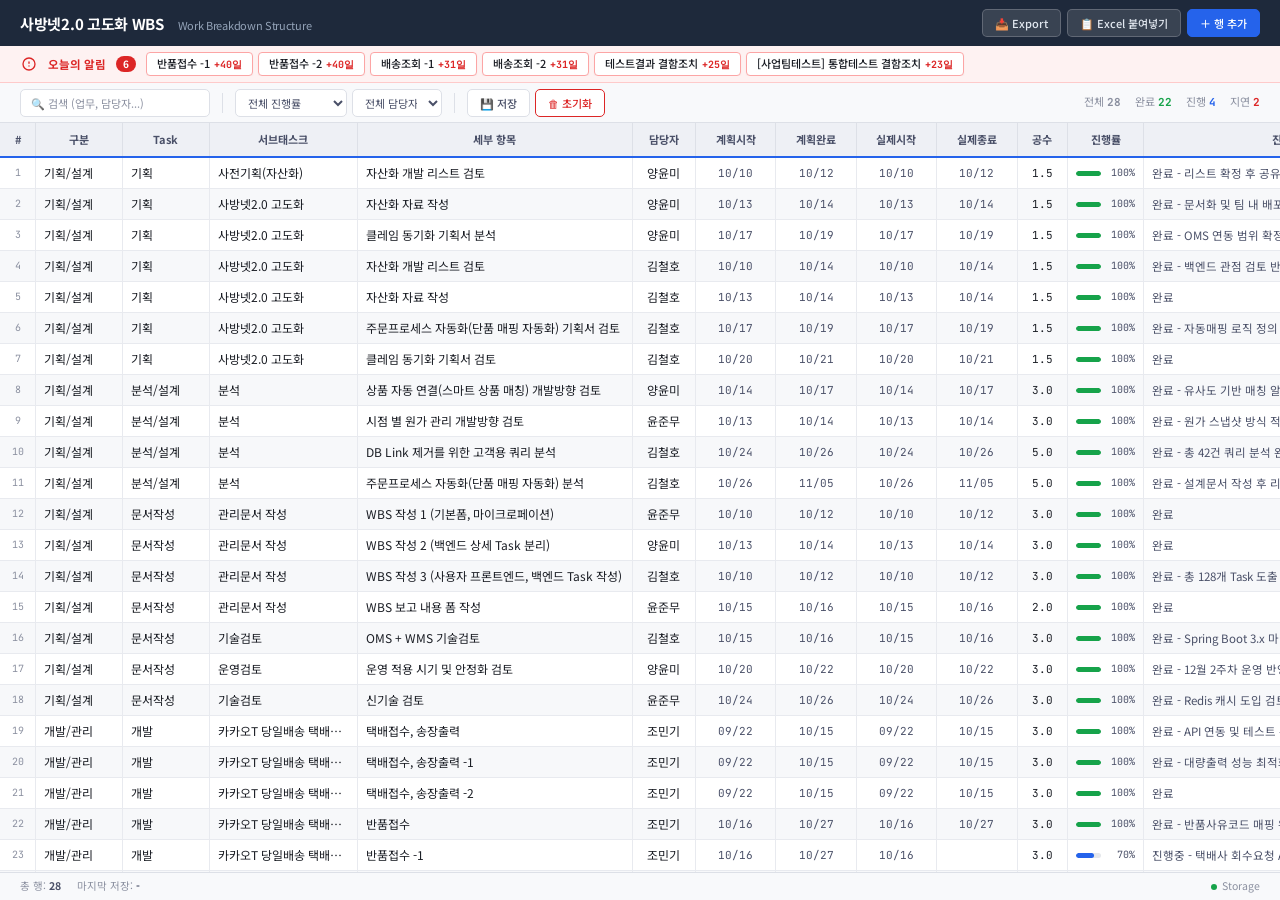
==== template/wbs-manage.html @ 2aa0de86 "WBS 관리 시스템 초기 구현 Python Flask + SQLite 기반 WBS(Work Breakdown Structure) 관리 웹 애플리케이션.  - Flask 앱 팩토리 " ====
<!DOCTYPE html>
<html lang="ko">
<head>
<meta charset="UTF-8">
<meta name="viewport" content="width=device-width, initial-scale=1.0">
<title>사방넷2.0 고도화 WBS</title>
<link href="https://fonts.googleapis.com/css2?family=Noto+Sans+KR:wght@300;400;500;600;700&family=JetBrains+Mono:wght@400;500&display=swap" rel="stylesheet">
<style>
:root {
  --bg-primary:#ffffff; --bg-secondary:#f8f9fb; --bg-tertiary:#f0f1f4;
  --bg-row:#ffffff; --bg-row-alt:#f7f8fa; --bg-row-hover:#eef2ff;
  --bg-header:#eef0f5; --border-color:#dde0e7; --border-light:#e8eaef;
  --text-primary:#1a1d24; --text-secondary:#4a5068; --text-muted:#8b90a0;
  --accent-blue:#2563eb; --accent-green:#16a34a; --accent-yellow:#d97706;
  --accent-red:#dc2626; --accent-orange:#ea580c;
  --row-height:30px; --header-height:34px; --font-size:12px;
  --font-mono:'JetBrains Mono',monospace; --font-sans:'Noto Sans KR',-apple-system,sans-serif;
}
*{margin:0;padding:0;box-sizing:border-box;}
body{font-family:var(--font-sans);font-size:var(--font-size);background:var(--bg-primary);color:var(--text-primary);line-height:1.4;}
.app-layout{display:flex;flex-direction:column;height:100vh;overflow:hidden;}

/* TOP BAR */
.top-bar{display:flex;align-items:center;justify-content:space-between;padding:8px 20px;background:#1e293b;height:46px;}
.top-bar h1{font-size:15px;font-weight:700;color:#fff;letter-spacing:-0.3px;}
.top-bar h1 span{color:#94a3b8;font-weight:400;font-size:11px;margin-left:10px;}
.top-bar-actions{display:flex;gap:6px;align-items:center;}
.btn{padding:4px 12px;border-radius:5px;border:1px solid var(--border-color);background:#fff;color:var(--text-secondary);font-size:11px;font-family:var(--font-sans);cursor:pointer;transition:all .15s;display:flex;align-items:center;gap:4px;height:28px;font-weight:500;}
.btn:hover{background:var(--bg-tertiary);color:var(--text-primary);}
.btn-top{background:rgba(255,255,255,.12);border:1px solid rgba(255,255,255,.2);color:#e2e8f0;}
.btn-top:hover{background:rgba(255,255,255,.22);color:#fff;}
.btn-primary{background:var(--accent-blue);color:#fff;border-color:var(--accent-blue);}
.btn-primary:hover{background:#1d4ed8;}
.btn-danger{border-color:var(--accent-red);color:var(--accent-red);}
.btn-danger:hover{background:rgba(220,38,38,.06);}

/* ALERT */
.alert-section{background:#fef2f2;border-bottom:1px solid #fecaca;padding:6px 20px;display:flex;align-items:center;gap:10px;min-height:36px;}
.alert-section.no-alerts{background:#f0fdf4;border-bottom-color:#bbf7d0;}
.alert-icon{width:18px;height:18px;display:flex;align-items:center;justify-content:center;flex-shrink:0;}
.alert-icon svg{width:16px;height:16px;}
.alert-label{font-size:11.5px;font-weight:700;color:var(--accent-red);white-space:nowrap;flex-shrink:0;}
.no-alerts .alert-label{color:var(--accent-green);}
.alert-items{display:flex;gap:5px;overflow-x:auto;flex:1;scrollbar-width:none;}
.alert-items::-webkit-scrollbar{display:none;}
.alert-chip{flex-shrink:0;padding:3px 10px;border-radius:4px;background:#fff;border:1px solid #fca5a5;color:var(--text-primary);font-size:11px;white-space:nowrap;box-shadow:0 1px 2px rgba(0,0,0,.04);}
.alert-chip .chip-task{font-weight:500;}
.alert-chip .chip-days{color:var(--accent-red);font-weight:700;margin-left:4px;font-family:var(--font-mono);font-size:10px;}
.alert-count{background:var(--accent-red);color:#fff;font-size:10px;font-weight:700;padding:1px 7px;border-radius:10px;flex-shrink:0;}
.no-alerts .alert-count{background:var(--accent-green);}
.alert-empty{font-size:11px;color:var(--accent-green);font-weight:500;}

/* TOOLBAR */
.toolbar{display:flex;align-items:center;padding:6px 20px;gap:8px;background:var(--bg-secondary);border-bottom:1px solid var(--border-color);height:40px;}
.toolbar-group{display:flex;gap:5px;align-items:center;}
.toolbar-sep{width:1px;height:20px;background:var(--border-color);margin:0 4px;}
.search-box{padding:4px 10px;border-radius:5px;border:1px solid var(--border-color);background:#fff;color:var(--text-primary);font-size:11px;font-family:var(--font-sans);width:190px;height:28px;}
.search-box::placeholder{color:var(--text-muted);}
.search-box:focus{outline:none;border-color:var(--accent-blue);box-shadow:0 0 0 2px rgba(37,99,235,.1);}
.filter-select{padding:4px 8px;border-radius:5px;border:1px solid var(--border-color);background:#fff;color:var(--text-secondary);font-size:11px;font-family:var(--font-sans);height:28px;cursor:pointer;}
.filter-select:focus{outline:none;border-color:var(--accent-blue);}
.stats-bar{margin-left:auto;display:flex;gap:14px;font-size:11px;color:var(--text-muted);}
.stats-bar .stat-val{font-weight:700;font-family:var(--font-mono);}

/* GRID */
.grid-wrapper{flex:1;overflow:auto;}
table{width:100%;border-collapse:collapse;table-layout:fixed;min-width:1440px;}
thead{position:sticky;top:0;z-index:10;}
thead th{height:var(--header-height);padding:0 8px;background:var(--bg-header);border-bottom:2px solid var(--accent-blue);border-right:1px solid var(--border-color);font-size:11px;font-weight:700;color:var(--text-secondary);text-align:center;white-space:nowrap;user-select:none;}
thead th:last-child{border-right:none;}
thead th.sortable{cursor:pointer;}
thead th.sortable:hover{color:var(--accent-blue);background:#e0e5f0;}
tbody tr{height:var(--row-height);}
tbody tr:nth-child(even){background:var(--bg-row-alt);}
tbody tr:nth-child(odd){background:var(--bg-row);}
tbody tr:hover{background:var(--bg-row-hover);}
tbody td{padding:0 8px;border-right:1px solid var(--border-light);border-bottom:1px solid var(--border-light);font-size:var(--font-size);color:var(--text-primary);white-space:nowrap;overflow:hidden;text-overflow:ellipsis;height:var(--row-height);line-height:var(--row-height);}
tbody td:last-child{border-right:none;}
tbody td.editable{cursor:text;}
tbody td.editable:focus{outline:2px solid var(--accent-blue);outline-offset:-2px;background:#eff4ff;}
tbody td.cell-center{text-align:center;}
tbody td.cell-num{text-align:center;font-family:var(--font-mono);font-size:11px;}
tbody td.cell-date{text-align:center;font-family:var(--font-mono);font-size:11px;color:var(--text-secondary);}
tbody td.cell-status{color:var(--text-secondary);font-size:11.5px;}

.col-rownum{width:34px;}
.col-category{width:82px;}
.col-task{width:82px;}
.col-subtask{width:140px;}
.col-detail{width:260px;}
.col-assignee{width:60px;}
.col-plan-start{width:76px;}
.col-plan-end{width:76px;}
.col-act-start{width:76px;}
.col-act-end{width:76px;}
.col-effort{width:48px;}
.col-progress{width:72px;}
.col-status{width:280px;}

/* Progress */
.progress-bar-cell{display:flex;align-items:center;gap:4px;height:100%;}
.progress-bar-bg{flex:1;height:5px;background:#e5e7eb;border-radius:3px;overflow:hidden;}
.progress-bar-fill{height:100%;border-radius:3px;}
.progress-val{font-family:var(--font-mono);font-size:10px;color:var(--text-secondary);width:30px;text-align:right;flex-shrink:0;}

.row-num{text-align:center;color:var(--text-muted);font-size:10px;font-family:var(--font-mono);}

/* Context menu */
.context-menu{position:fixed;background:#fff;border:1px solid var(--border-color);border-radius:8px;padding:4px;min-width:170px;z-index:1000;box-shadow:0 8px 30px rgba(0,0,0,.12);display:none;}
.context-menu.show{display:block;}
.context-menu-item{padding:7px 12px;font-size:12px;color:var(--text-secondary);cursor:pointer;border-radius:5px;}
.context-menu-item:hover{background:var(--bg-row-hover);color:var(--text-primary);}
.context-menu-item.danger{color:var(--accent-red);}
.context-menu-sep{height:1px;background:var(--border-light);margin:3px 0;}

/* Modal */
.modal-overlay{position:fixed;top:0;left:0;right:0;bottom:0;background:rgba(0,0,0,.3);backdrop-filter:blur(2px);z-index:1000;display:none;align-items:center;justify-content:center;}
.modal-overlay.show{display:flex;}
.modal{background:#fff;border:1px solid var(--border-color);border-radius:12px;padding:24px;min-width:440px;max-width:580px;box-shadow:0 20px 60px rgba(0,0,0,.15);}
.modal h3{font-size:15px;margin-bottom:6px;font-weight:700;}
.modal .modal-desc{font-size:11.5px;color:var(--text-muted);margin-bottom:12px;line-height:1.5;}
.modal .modal-desc strong{color:var(--text-secondary);}
.modal textarea{width:100%;height:200px;background:var(--bg-secondary);border:1px solid var(--border-color);border-radius:6px;color:var(--text-primary);font-family:var(--font-mono);font-size:11px;padding:10px;resize:vertical;}
.modal textarea:focus{outline:none;border-color:var(--accent-blue);}
.modal-actions{display:flex;justify-content:flex-end;gap:8px;margin-top:14px;}

/* Footer */
.footer-bar{display:flex;align-items:center;justify-content:space-between;padding:3px 20px;background:var(--bg-secondary);border-top:1px solid var(--border-color);height:28px;font-size:10.5px;color:var(--text-muted);flex-shrink:0;}
.footer-bar strong{color:var(--text-secondary);}
.footer-left{display:flex;gap:16px;}
.storage-indicator{display:flex;align-items:center;gap:5px;}
.storage-dot{width:6px;height:6px;border-radius:50%;background:var(--accent-green);}

::-webkit-scrollbar{width:8px;height:8px;}
::-webkit-scrollbar-track{background:#f1f1f4;}
::-webkit-scrollbar-thumb{background:#c4c9d4;border-radius:4px;}
::-webkit-scrollbar-thumb:hover{background:#a0a6b4;}
</style>
</head>
<body>
<div class="app-layout">
  <div class="top-bar">
    <h1>사방넷2.0 고도화 WBS <span>Work Breakdown Structure</span></h1>
    <div class="top-bar-actions">
      <button class="btn btn-top" onclick="exportData()">📥 Export</button>
      <button class="btn btn-top" onclick="showPasteModal()">📋 Excel 붙여넣기</button>
      <button class="btn btn-primary" onclick="addRow()">＋ 행 추가</button>
    </div>
  </div>

  <div class="alert-section" id="alertSection">
    <div class="alert-icon"><svg fill="none" viewBox="0 0 24 24" stroke="currentColor" style="color:var(--accent-red)"><path stroke-linecap="round" stroke-linejoin="round" stroke-width="2" d="M12 9v2m0 4h.01M21 12a9 9 0 11-18 0 9 9 0 0118 0z"/></svg></div>
    <span class="alert-label">오늘의 알림</span>
    <span class="alert-count" id="alertCount">0</span>
    <div class="alert-items" id="alertItems"><span class="alert-empty">확인 중...</span></div>
  </div>

  <div class="toolbar">
    <div class="toolbar-group"><input type="text" class="search-box" placeholder="🔍 검색 (업무, 담당자...)" id="searchInput" oninput="filterGrid()"></div>
    <div class="toolbar-sep"></div>
    <div class="toolbar-group">
      <select class="filter-select" id="filterStatus" onchange="filterGrid()"><option value="">전체 진행률</option><option value="done">완료 (100%)</option><option value="ing">진행중 (1~99%)</option><option value="not">미착수 (0%)</option></select>
      <select class="filter-select" id="filterAssignee" onchange="filterGrid()"><option value="">전체 담당자</option></select>
    </div>
    <div class="toolbar-sep"></div>
    <div class="toolbar-group">
      <button class="btn" onclick="saveData()">💾 저장</button>
      <button class="btn btn-danger" onclick="confirmClear()">🗑 초기화</button>
    </div>
    <div class="stats-bar">
      <span>전체 <span class="stat-val" id="statTotal">0</span></span>
      <span>완료 <span class="stat-val" style="color:var(--accent-green)" id="statDone">0</span></span>
      <span>진행 <span class="stat-val" style="color:var(--accent-blue)" id="statProgress">0</span></span>
      <span>지연 <span class="stat-val" style="color:var(--accent-red)" id="statDelayed">0</span></span>
    </div>
  </div>

  <div class="grid-wrapper">
    <table id="wbsTable">
      <thead><tr>
        <th class="col-rownum">#</th>
        <th class="col-category sortable" data-col="category">구분</th>
        <th class="col-task sortable" data-col="task">Task</th>
        <th class="col-subtask sortable" data-col="subtask">서브태스크</th>
        <th class="col-detail">세부 항목</th>
        <th class="col-assignee sortable" data-col="assignee">담당자</th>
        <th class="col-plan-start sortable" data-col="planStart">계획시작</th>
        <th class="col-plan-end sortable" data-col="planEnd">계획완료</th>
        <th class="col-act-start">실제시작</th>
        <th class="col-act-end">실제종료</th>
        <th class="col-effort sortable" data-col="effort">공수</th>
        <th class="col-progress sortable" data-col="progress">진행률</th>
        <th class="col-status">진행상태</th>
      </tr></thead>
      <tbody id="wbsBody"></tbody>
    </table>
  </div>

  <div class="footer-bar">
    <div class="footer-left"><span>총 행: <strong id="footerRows">0</strong></span><span>마지막 저장: <strong id="footerSaved">-</strong></span></div>
    <div class="storage-indicator"><span class="storage-dot"></span><span>Storage</span></div>
  </div>
</div>

<div class="context-menu" id="contextMenu">
  <div class="context-menu-item" onclick="insertRowAbove()">↑ 위에 행 삽입</div>
  <div class="context-menu-item" onclick="insertRowBelow()">↓ 아래에 행 삽입</div>
  <div class="context-menu-sep"></div>
  <div class="context-menu-item" onclick="duplicateRow()">⧉ 행 복제</div>
  <div class="context-menu-sep"></div>
  <div class="context-menu-item danger" onclick="deleteRow()">✕ 행 삭제</div>
</div>

<div class="modal-overlay" id="pasteModal">
  <div class="modal">
    <h3>📋 Excel 데이터 붙여넣기</h3>
    <p class="modal-desc">Excel에서 복사한 데이터를 아래에 붙여넣으세요. 탭으로 구분된 데이터를 자동 인식합니다.<br><strong>열 순서:</strong> 구분 → Task → 서브태스크 → 세부항목 → 담당자 → 계획시작 → 계획완료 → 실제시작 → 실제종료 → 공수 → 진행률 → 진행상태</p>
    <textarea id="pasteArea" placeholder="여기에 Ctrl+V로 붙여넣기..."></textarea>
    <div class="modal-actions"><button class="btn" onclick="closePasteModal()">취소</button><button class="btn btn-primary" onclick="importPaste()">적용</button></div>
  </div>
</div>

<script>
var COLUMNS=['category','task','subtask','detail','assignee','planStart','planEnd','actStart','actEnd','effort','progress','status'];
var data=[];
var contextRowIdx=-1;
var sortCol=null;
var sortDir='asc';
var storageAvailable=false;

var SAMPLE=[
{category:'기획/설계',task:'기획',subtask:'사전기획(자산화)',detail:'자산화 개발 리스트 검토',assignee:'양윤미',planStart:'10/10',planEnd:'10/12',actStart:'10/10',actEnd:'10/12',effort:'1.5',progress:'100',status:'완료 - 리스트 확정 후 공유 완료'},
{category:'기획/설계',task:'기획',subtask:'사방넷2.0 고도화',detail:'자산화 자료 작성',assignee:'양윤미',planStart:'10/13',planEnd:'10/14',actStart:'10/13',actEnd:'10/14',effort:'1.5',progress:'100',status:'완료 - 문서화 및 팀 내 배포 완료'},
{category:'기획/설계',task:'기획',subtask:'사방넷2.0 고도화',detail:'클레임 동기화 기획서 분석',assignee:'양윤미',planStart:'10/17',planEnd:'10/19',actStart:'10/17',actEnd:'10/19',effort:'1.5',progress:'100',status:'완료 - OMS 연동 범위 확정'},
{category:'기획/설계',task:'기획',subtask:'사방넷2.0 고도화',detail:'자산화 개발 리스트 검토',assignee:'김철호',planStart:'10/10',planEnd:'10/14',actStart:'10/10',actEnd:'10/14',effort:'1.5',progress:'100',status:'완료 - 백엔드 관점 검토 반영'},
{category:'기획/설계',task:'기획',subtask:'사방넷2.0 고도화',detail:'자산화 자료 작성',assignee:'김철호',planStart:'10/13',planEnd:'10/14',actStart:'10/13',actEnd:'10/14',effort:'1.5',progress:'100',status:'완료'},
{category:'기획/설계',task:'기획',subtask:'사방넷2.0 고도화',detail:'주문프로세스 자동화(단품 매핑 자동화) 기획서 검토',assignee:'김철호',planStart:'10/17',planEnd:'10/19',actStart:'10/17',actEnd:'10/19',effort:'1.5',progress:'100',status:'완료 - 자동매핑 로직 정의 확정'},
{category:'기획/설계',task:'기획',subtask:'사방넷2.0 고도화',detail:'클레임 동기화 기획서 검토',assignee:'김철호',planStart:'10/20',planEnd:'10/21',actStart:'10/20',actEnd:'10/21',effort:'1.5',progress:'100',status:'완료'},
{category:'기획/설계',task:'분석/설계',subtask:'분석',detail:'상품 자동 연결(스마트 상품 매칭) 개발방향 검토',assignee:'양윤미',planStart:'10/14',planEnd:'10/17',actStart:'10/14',actEnd:'10/17',effort:'3.0',progress:'100',status:'완료 - 유사도 기반 매칭 알고리즘 선정'},
{category:'기획/설계',task:'분석/설계',subtask:'분석',detail:'시점 별 원가 관리 개발방향 검토',assignee:'윤준무',planStart:'10/13',planEnd:'10/14',actStart:'10/13',actEnd:'10/14',effort:'3.0',progress:'100',status:'완료 - 원가 스냅샷 방식 적용 결정'},
{category:'기획/설계',task:'분석/설계',subtask:'분석',detail:'DB Link 제거를 위한 고객용 쿼리 분석',assignee:'김철호',planStart:'10/24',planEnd:'10/26',actStart:'10/24',actEnd:'10/26',effort:'5.0',progress:'100',status:'완료 - 총 42건 쿼리 분석 완료'},
{category:'기획/설계',task:'분석/설계',subtask:'분석',detail:'주문프로세스 자동화(단품 매핑 자동화) 분석',assignee:'김철호',planStart:'10/26',planEnd:'11/05',actStart:'10/26',actEnd:'11/05',effort:'5.0',progress:'100',status:'완료 - 설계문서 작성 후 리뷰 완료'},
{category:'기획/설계',task:'문서작성',subtask:'관리문서 작성',detail:'WBS 작성 1 (기본폼, 마이크로페이션)',assignee:'윤준무',planStart:'10/10',planEnd:'10/12',actStart:'10/10',actEnd:'10/12',effort:'3.0',progress:'100',status:'완료'},
{category:'기획/설계',task:'문서작성',subtask:'관리문서 작성',detail:'WBS 작성 2 (백엔드 상세 Task 분리)',assignee:'양윤미',planStart:'10/13',planEnd:'10/14',actStart:'10/13',actEnd:'10/14',effort:'3.0',progress:'100',status:'완료'},
{category:'기획/설계',task:'문서작성',subtask:'관리문서 작성',detail:'WBS 작성 3 (사용자 프론트엔드, 백엔드 Task 작성)',assignee:'김철호',planStart:'10/10',planEnd:'10/12',actStart:'10/10',actEnd:'10/12',effort:'3.0',progress:'100',status:'완료 - 총 128개 Task 도출'},
{category:'기획/설계',task:'문서작성',subtask:'관리문서 작성',detail:'WBS 보고 내용 폼 작성',assignee:'윤준무',planStart:'10/15',planEnd:'10/16',actStart:'10/15',actEnd:'10/16',effort:'2.0',progress:'100',status:'완료'},
{category:'기획/설계',task:'문서작성',subtask:'기술검토',detail:'OMS + WMS 기술검토',assignee:'김철호',planStart:'10/15',planEnd:'10/16',actStart:'10/15',actEnd:'10/16',effort:'3.0',progress:'100',status:'완료 - Spring Boot 3.x 마이그레이션 확정'},
{category:'기획/설계',task:'문서작성',subtask:'운영검토',detail:'운영 적용 시기 및 안정화 검토',assignee:'양윤미',planStart:'10/20',planEnd:'10/22',actStart:'10/20',actEnd:'10/22',effort:'3.0',progress:'100',status:'완료 - 12월 2주차 운영 반영 예정'},
{category:'기획/설계',task:'문서작성',subtask:'기술검토',detail:'신기술 검토',assignee:'윤준무',planStart:'10/24',planEnd:'10/26',actStart:'10/24',actEnd:'10/26',effort:'3.0',progress:'100',status:'완료 - Redis 캐시 도입 검토 보고서 작성'},
{category:'개발/관리',task:'개발',subtask:'카카오T 당일배송 택배사 연동',detail:'택배접수, 송장출력',assignee:'조민기',planStart:'09/22',planEnd:'10/15',actStart:'09/22',actEnd:'10/15',effort:'3.0',progress:'100',status:'완료 - API 연동 및 테스트 통과'},
{category:'개발/관리',task:'개발',subtask:'카카오T 당일배송 택배사 연동',detail:'택배접수, 송장출력 -1',assignee:'조민기',planStart:'09/22',planEnd:'10/15',actStart:'09/22',actEnd:'10/15',effort:'3.0',progress:'100',status:'완료 - 대량출력 성능 최적화 적용'},
{category:'개발/관리',task:'개발',subtask:'카카오T 당일배송 택배사 연동',detail:'택배접수, 송장출력 -2',assignee:'조민기',planStart:'09/22',planEnd:'10/15',actStart:'09/22',actEnd:'10/15',effort:'3.0',progress:'100',status:'완료'},
{category:'개발/관리',task:'개발',subtask:'카카오T 당일배송 택배사 연동',detail:'반품접수',assignee:'조민기',planStart:'10/16',planEnd:'10/27',actStart:'10/16',actEnd:'10/27',effort:'3.0',progress:'100',status:'완료 - 반품사유코드 매핑 완료'},
{category:'개발/관리',task:'개발',subtask:'카카오T 당일배송 택배사 연동',detail:'반품접수 -1',assignee:'조민기',planStart:'10/16',planEnd:'10/27',actStart:'10/16',actEnd:'',effort:'3.0',progress:'70',status:'진행중 - 택배사 회수요청 API 연동 작업 중'},
{category:'개발/관리',task:'개발',subtask:'카카오T 당일배송 택배사 연동',detail:'반품접수 -2',assignee:'조민기',planStart:'10/16',planEnd:'10/27',actStart:'10/16',actEnd:'',effort:'2.0',progress:'40',status:'지연 - 카카오T 측 API 스펙 변경으로 재작업 필요'},
{category:'개발/관리',task:'개발',subtask:'카카오T 당일배송 택배사 연동',detail:'배송조회 -1',assignee:'조민기',planStart:'10/28',planEnd:'11/05',actStart:'',actEnd:'',effort:'3.0',progress:'0',status:'대기 - 반품접수 완료 후 착수 예정'},
{category:'개발/관리',task:'개발',subtask:'카카오T 당일배송 택배사 연동',detail:'배송조회 -2',assignee:'조민기',planStart:'10/28',planEnd:'11/05',actStart:'',actEnd:'',effort:'3.0',progress:'0',status:'대기'},
{category:'개발/관리',task:'품질관리',subtask:'품질관리팀 테스트',detail:'테스트결과 결함조치',assignee:'조민기',planStart:'11/06',planEnd:'11/11',actStart:'11/06',actEnd:'',effort:'3.0',progress:'50',status:'진행중 - 결함 12건 중 6건 조치 완료, 나머지 대응 중'},
{category:'개발/관리',task:'품질관리',subtask:'통합테스트',detail:'[사업팀테스트] 통합테스트 결함조치',assignee:'조민기',planStart:'11/12',planEnd:'11/13',actStart:'11/06',actEnd:'',effort:'3.0',progress:'20',status:'지연 - 사업팀 일정 조율 중, 11/18 재테스트 예정'}
];

function esc(s){return(s||'').replace(/&/g,'&amp;').replace(/</g,'&lt;').replace(/>/g,'&gt;');}

function renderGrid(){
  var tbody=document.getElementById('wbsBody');
  var sv=(document.getElementById('searchInput').value||'').toLowerCase();
  var fs=document.getElementById('filterStatus').value;
  var fa=document.getElementById('filterAssignee').value;
  var filtered=[];
  for(var i=0;i<data.length;i++){
    var r=data[i];r._idx=i;
    if(sv){var found=false;for(var k in r){if(String(r[k]).toLowerCase().indexOf(sv)>=0){found=true;break;}}if(!found)continue;}
    if(fs){
      var p=parseFloat(r.progress)||0;
      if(fs==='done'&&p<100)continue;
      if(fs==='ing'&&(p<=0||p>=100))continue;
      if(fs==='not'&&p>0)continue;
    }
    if(fa&&r.assignee!==fa)continue;
    filtered.push(r);
  }
  if(sortCol){
    filtered.sort(function(a,b){
      var va=a[sortCol]||'',vb=b[sortCol]||'';
      if(sortCol==='progress'||sortCol==='effort'){va=parseFloat(va)||0;vb=parseFloat(vb)||0;}
      return sortDir==='asc'?(va<vb?-1:va>vb?1:0):(va>vb?-1:va<vb?1:0);
    });
  }
  var h='';
  for(var i=0;i<filtered.length;i++){
    var row=filtered[i];
    var p=parseFloat(row.progress)||0;
    var pColor=p>=100?'var(--accent-green)':p>=50?'var(--accent-blue)':p>0?'var(--accent-yellow)':'#d1d5db';
    h+='<tr data-idx="'+row._idx+'" oncontextmenu="showContext(event,'+row._idx+')">';
    h+='<td class="row-num">'+(i+1)+'</td>';
    h+='<td class="editable" contenteditable="true" data-col="category">'+esc(row.category)+'</td>';
    h+='<td class="editable" contenteditable="true" data-col="task">'+esc(row.task)+'</td>';
    h+='<td class="editable" contenteditable="true" data-col="subtask">'+esc(row.subtask)+'</td>';
    h+='<td class="editable" contenteditable="true" data-col="detail">'+esc(row.detail)+'</td>';
    h+='<td class="editable cell-center" contenteditable="true" data-col="assignee">'+esc(row.assignee)+'</td>';
    h+='<td class="editable cell-date" contenteditable="true" data-col="planStart">'+esc(row.planStart)+'</td>';
    h+='<td class="editable cell-date" contenteditable="true" data-col="planEnd">'+esc(row.planEnd)+'</td>';
    h+='<td class="editable cell-date" contenteditable="true" data-col="actStart">'+esc(row.actStart)+'</td>';
    h+='<td class="editable cell-date" contenteditable="true" data-col="actEnd">'+esc(row.actEnd)+'</td>';
    h+='<td class="editable cell-num" contenteditable="true" data-col="effort">'+esc(row.effort)+'</td>';
    h+='<td class="cell-progress"><div class="progress-bar-cell"><div class="progress-bar-bg"><div class="progress-bar-fill" style="width:'+p+'%;background:'+pColor+'"></div></div><span class="progress-val">'+p+'%</span></div></td>';
    h+='<td class="editable cell-status" contenteditable="true" data-col="status">'+esc(row.status)+'</td>';
    h+='</tr>';
  }
  tbody.innerHTML=h;
  updateStats(filtered);
  updateAlerts();
  updateAssigneeFilter();
  document.getElementById('footerRows').textContent=data.length;
}

function updateStats(f){
  document.getElementById('statTotal').textContent=f.length;
  var d=0,p=0,dl=0;
  for(var i=0;i<f.length;i++){
    var pr=parseFloat(f[i].progress)||0;
    if(pr>=100)d++;
    else if(pr>0)p++;
    var s=(f[i].status||'').toLowerCase();
    if(s.indexOf('지연')>=0)dl++;
  }
  document.getElementById('statDone').textContent=d;
  document.getElementById('statProgress').textContent=p;
  document.getElementById('statDelayed').textContent=dl;
}

function updateAlerts(){
  var today=new Date();var yr=today.getFullYear();var delayed=[];
  for(var i=0;i<data.length;i++){
    var r=data[i];
    if((parseFloat(r.progress)||0)>=100||!r.planEnd)continue;
    var pts=r.planEnd.split('/');if(pts.length!==2)continue;
    var m=parseInt(pts[0])-1,d=parseInt(pts[1]);if(isNaN(m)||isNaN(d))continue;
    var ed=new Date(yr,m,d);
    if(ed<today){
      delayed.push({detail:r.detail||r.subtask,days:Math.ceil((today-ed)/864e5)});
    }
  }
  var sec=document.getElementById('alertSection');
  var con=document.getElementById('alertItems');
  document.getElementById('alertCount').textContent=delayed.length;
  if(!delayed.length){
    sec.className='alert-section no-alerts';
    con.innerHTML='<span class="alert-empty">지연된 업무가 없습니다 ✓</span>';
  } else {
    sec.className='alert-section';
    var ch='';for(var i=0;i<delayed.length;i++){ch+='<span class="alert-chip"><span class="chip-task">'+esc(delayed[i].detail)+'</span><span class="chip-days">+'+delayed[i].days+'일</span></span>';}
    con.innerHTML=ch;
  }
}

function updateAssigneeFilter(){
  var sel=document.getElementById('filterAssignee');var cur=sel.value;var m={};
  for(var i=0;i<data.length;i++){if(data[i].assignee)m[data[i].assignee]=true;}
  var a=Object.keys(m).sort();
  sel.innerHTML='<option value="">전체 담당자</option>';
  for(var i=0;i<a.length;i++){sel.innerHTML+='<option value="'+a[i]+'"'+(a[i]===cur?' selected':'')+'>'+a[i]+'</option>';}
}

function filterGrid(){renderGrid();}

/* Cell editing */
document.addEventListener('focusout',function(e){
  if(!e.target.classList.contains('editable'))return;
  var tr=e.target.closest('tr');if(!tr)return;
  var idx=parseInt(tr.dataset.idx),col=e.target.dataset.col;
  if(data[idx]){data[idx][col]=e.target.textContent.trim();if(col==='progress')renderGrid();}
});
document.addEventListener('keydown',function(e){
  if(!e.target.classList.contains('editable'))return;
  if(e.key==='Tab'){e.preventDefault();var n=e.shiftKey?e.target.previousElementSibling:e.target.nextElementSibling;if(n&&n.classList.contains('editable')){n.focus();window.getSelection().selectAllChildren(n);}}
  if(e.key==='Enter'){e.preventDefault();e.target.blur();}
});

/* Paste */
document.addEventListener('paste',function(e){
  var a=document.activeElement;
  if(a&&a.classList.contains('editable')){
    var t=(e.clipboardData||window.clipboardData).getData('text');
    if(t.indexOf('\t')>=0||(t.indexOf('\n')>=0&&t.trim().split('\n').length>1)){e.preventDefault();pasteIntoGrid(t,a);}
  }
});
function pasteIntoGrid(text,cell){
  var rows=text.split('\n');var rr=[];for(var i=0;i<rows.length;i++){if(rows[i].trim())rr.push(rows[i]);}
  var tr=cell.closest('tr');var si=parseInt(tr.dataset.idx);
  var co=COLUMNS;
  var sci=co.indexOf(cell.dataset.col);if(sci<0)sci=0;
  for(var i=0;i<rr.length;i++){
    var cells=rr[i].split('\t');var di=si+i;
    while(di>=data.length)data.push({category:'',task:'',subtask:'',detail:'',assignee:'',planStart:'',planEnd:'',actStart:'',actEnd:'',effort:'',progress:'0',status:''});
    for(var j=0;j<cells.length;j++){var ci=sci+j;if(ci<co.length)data[di][co[ci]]=cells[j].trim();}
  }
  renderGrid();
}

/* Sort */
document.querySelectorAll('th.sortable').forEach(function(th){
  th.addEventListener('click',function(){
    var c=th.dataset.col;
    if(sortCol===c)sortDir=sortDir==='asc'?'desc':'asc';else{sortCol=c;sortDir='asc';}
    renderGrid();
  });
});

/* Row ops */
function addRow(){
  data.push({category:'',task:'',subtask:'',detail:'',assignee:'',planStart:'',planEnd:'',actStart:'',actEnd:'',effort:'',progress:'0',status:''});
  renderGrid();
  var tb=document.getElementById('wbsBody');if(tb.lastElementChild)tb.lastElementChild.scrollIntoView({behavior:'smooth',block:'nearest'});
}
function showContext(e,idx){e.preventDefault();contextRowIdx=idx;var m=document.getElementById('contextMenu');m.style.left=e.clientX+'px';m.style.top=e.clientY+'px';m.classList.add('show');}
document.addEventListener('click',function(){document.getElementById('contextMenu').classList.remove('show');});
function newRow(){return{category:'',task:'',subtask:'',detail:'',assignee:'',planStart:'',planEnd:'',actStart:'',actEnd:'',effort:'',progress:'0',status:''};}
function insertRowAbove(){data.splice(contextRowIdx,0,newRow());renderGrid();}
function insertRowBelow(){data.splice(contextRowIdx+1,0,newRow());renderGrid();}
function duplicateRow(){var o={};for(var k in data[contextRowIdx])o[k]=data[contextRowIdx][k];data.splice(contextRowIdx+1,0,o);renderGrid();}
function deleteRow(){data.splice(contextRowIdx,1);renderGrid();}

/* Paste modal */
function showPasteModal(){document.getElementById('pasteModal').classList.add('show');document.getElementById('pasteArea').value='';setTimeout(function(){document.getElementById('pasteArea').focus();},100);}
function closePasteModal(){document.getElementById('pasteModal').classList.remove('show');}
function importPaste(){
  var t=document.getElementById('pasteArea').value;if(!t.trim())return;
  var rows=t.split('\n');
  for(var i=0;i<rows.length;i++){
    if(!rows[i].trim())continue;
    var cells=rows[i].split('\t');
    var obj={category:'',task:'',subtask:'',detail:'',assignee:'',planStart:'',planEnd:'',actStart:'',actEnd:'',effort:'',progress:'0',status:''};
    for(var j=0;j<cells.length&&j<COLUMNS.length;j++)obj[COLUMNS[j]]=cells[j].trim();
    data.push(obj);
  }
  closePasteModal();renderGrid();
}

/* Save / Export */
function saveData(){
  try{if(storageAvailable)window.storage.set('wbs-data',JSON.stringify(data));document.getElementById('footerSaved').textContent=new Date().toLocaleTimeString('ko-KR');}catch(e){}
}
function confirmClear(){if(confirm('모든 데이터를 초기화하시겠습니까?')){data=[];renderGrid();saveData();}}
function exportData(){
  var hdr='구분\tTask\t서브태스크\t세부항목\t담당자\t계획시작\t계획완료\t실제시작\t실제종료\t공수\t진행률\t진행상태';
  var rows=[];for(var i=0;i<data.length;i++){var r=data[i];var c=[];for(var j=0;j<COLUMNS.length;j++)c.push(r[COLUMNS[j]]||'');rows.push(c.join('\t'));}
  var blob=new Blob(['\uFEFF'+hdr+'\n'+rows.join('\n')],{type:'text/tab-separated-values;charset=utf-8'});
  var a=document.createElement('a');a.href=URL.createObjectURL(blob);a.download='WBS_export_'+new Date().toISOString().slice(0,10)+'.tsv';a.click();
}

/* INIT */
data=[];
for(var i=0;i<SAMPLE.length;i++){var o={};for(var k in SAMPLE[i])o[k]=SAMPLE[i][k];data.push(o);}
renderGrid();
try{
  if(typeof window.storage!=='undefined'&&window.storage){
    storageAvailable=true;
    window.storage.get('wbs-data').then(function(result){
      if(result&&result.value){try{var p=JSON.parse(result.value);if(p&&p.length>0){data=p;renderGrid();}}catch(e){}}
    }).catch(function(){});
  }
}catch(e){}
setInterval(function(){if(storageAvailable)saveData();},30000);
</script>
</body>
</html>
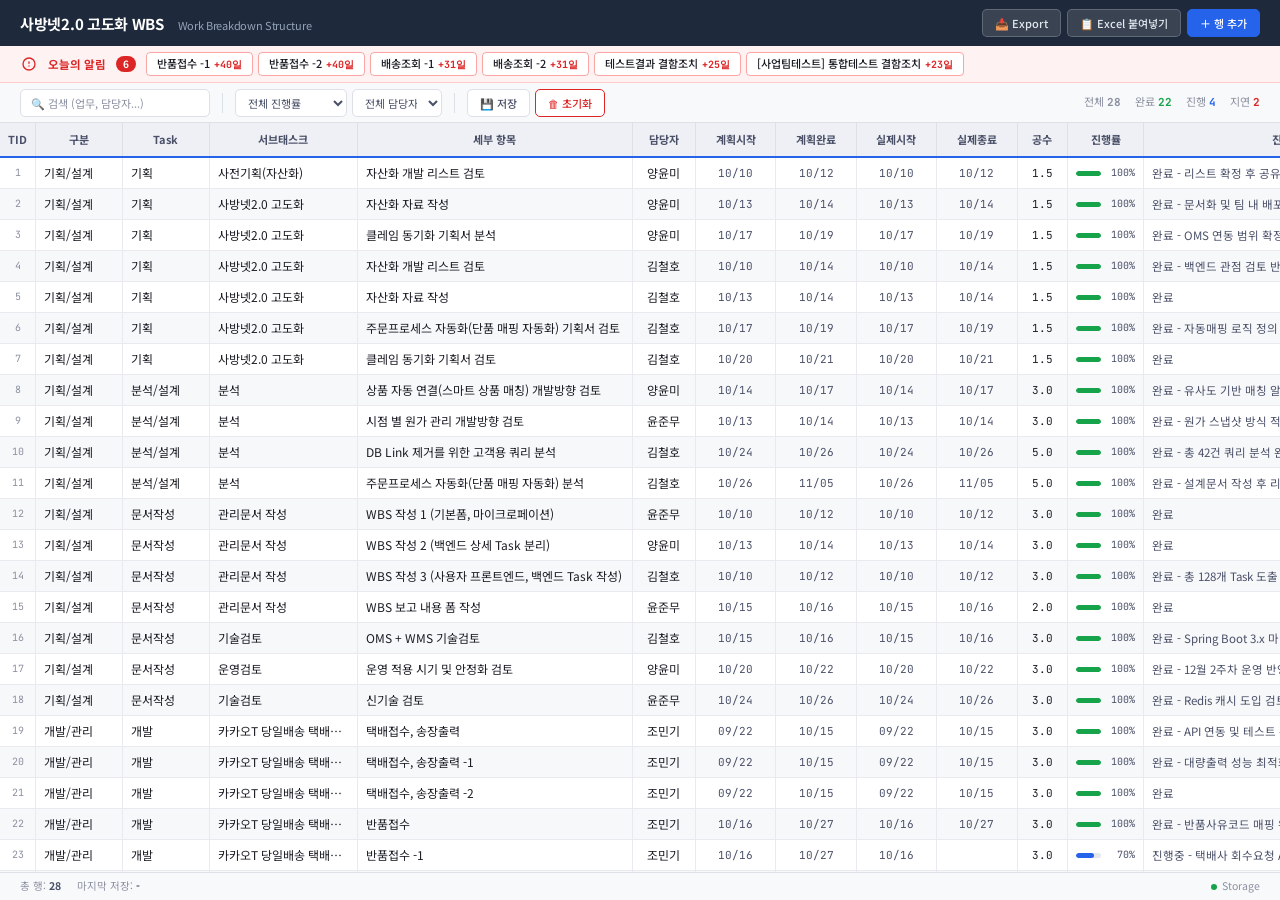
==== commit 638f2091: "주간 통계 지표 재정의, 유저 관리 기능, 역할 게이팅, 랜딩/로그인 브랜드 - 주간 진척 통계: 주간완료(plan_end·actual_end 동일 주), 누적완료(러닝 합),  " ====
--- a/template/wbs-manage.html
+++ b/template/wbs-manage.html
@@ -178,7 +178,7 @@
   <div class="grid-wrapper">
     <table id="wbsTable">
       <thead><tr>
-        <th class="col-rownum">#</th>
+        <th class="col-rownum">TID</th>
         <th class="col-category sortable" data-col="category">구분</th>
         <th class="col-task sortable" data-col="task">Task</th>
         <th class="col-subtask sortable" data-col="subtask">서브태스크</th>
